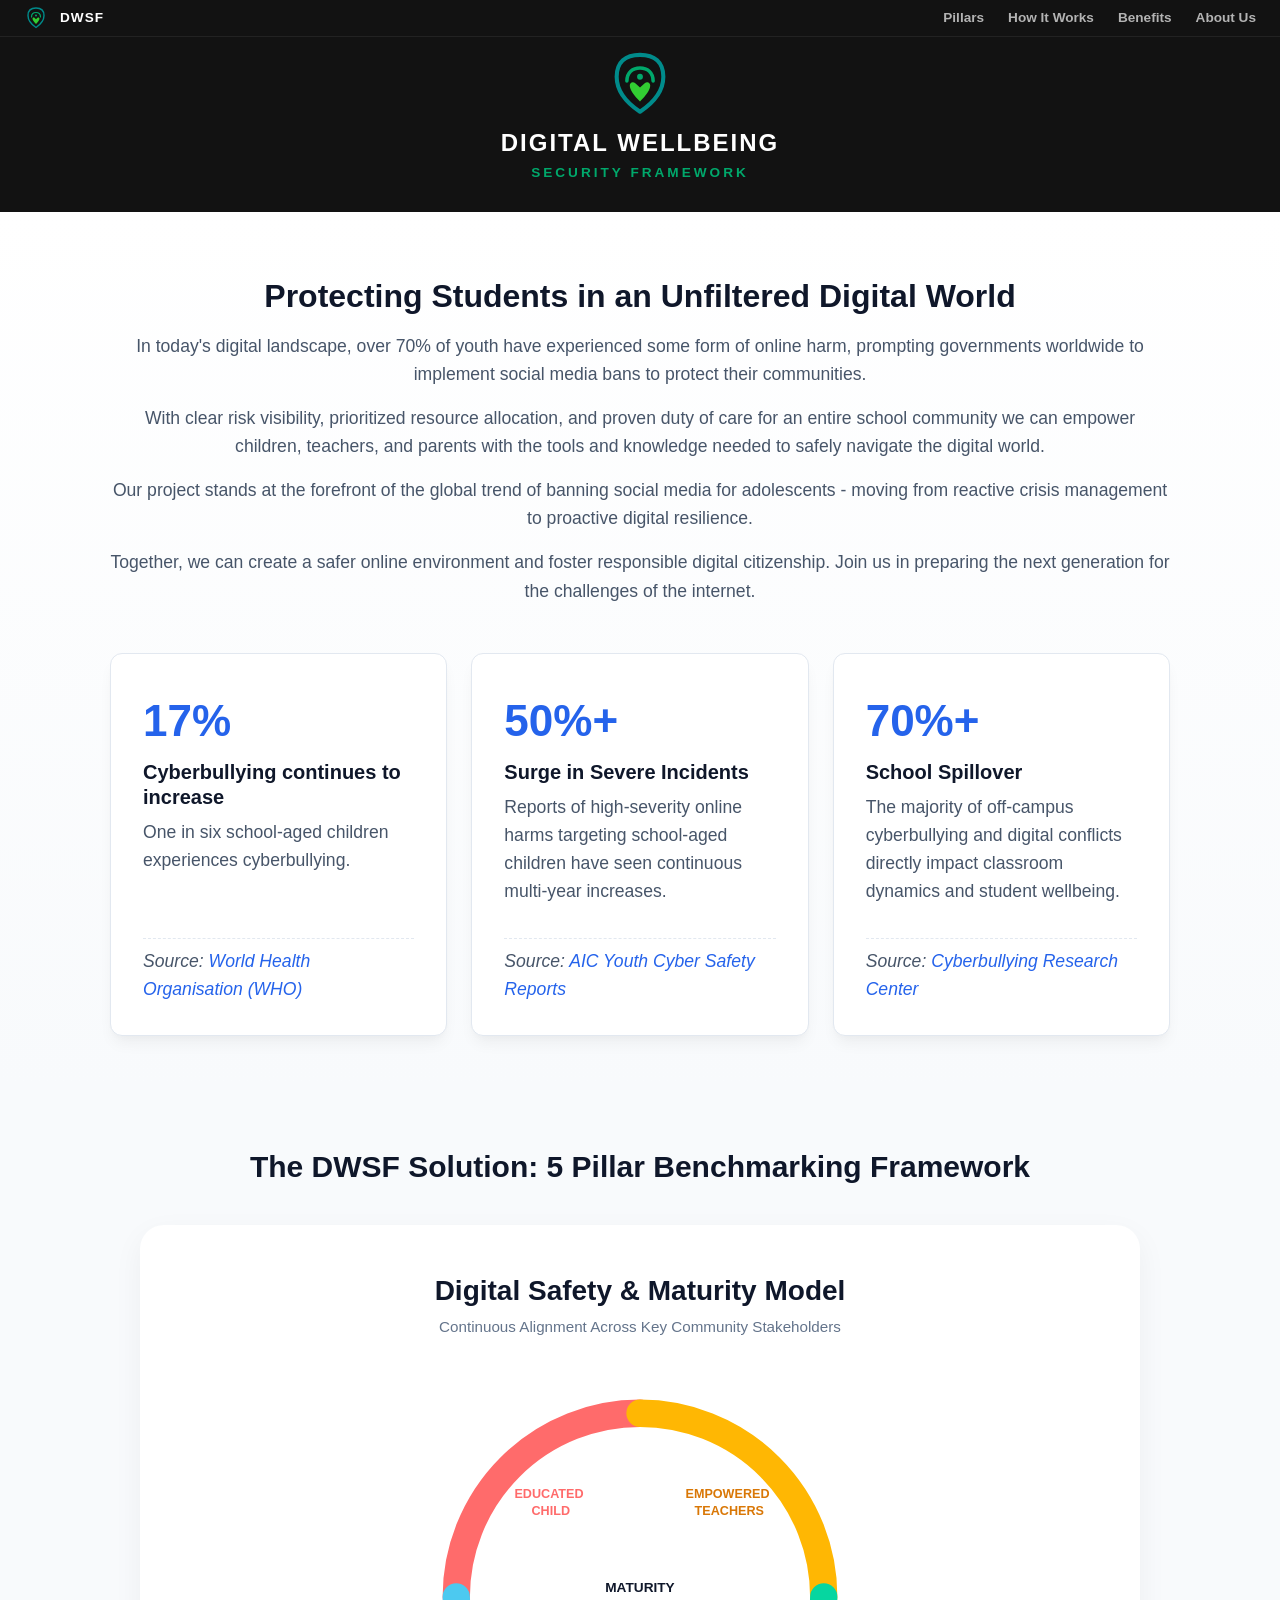
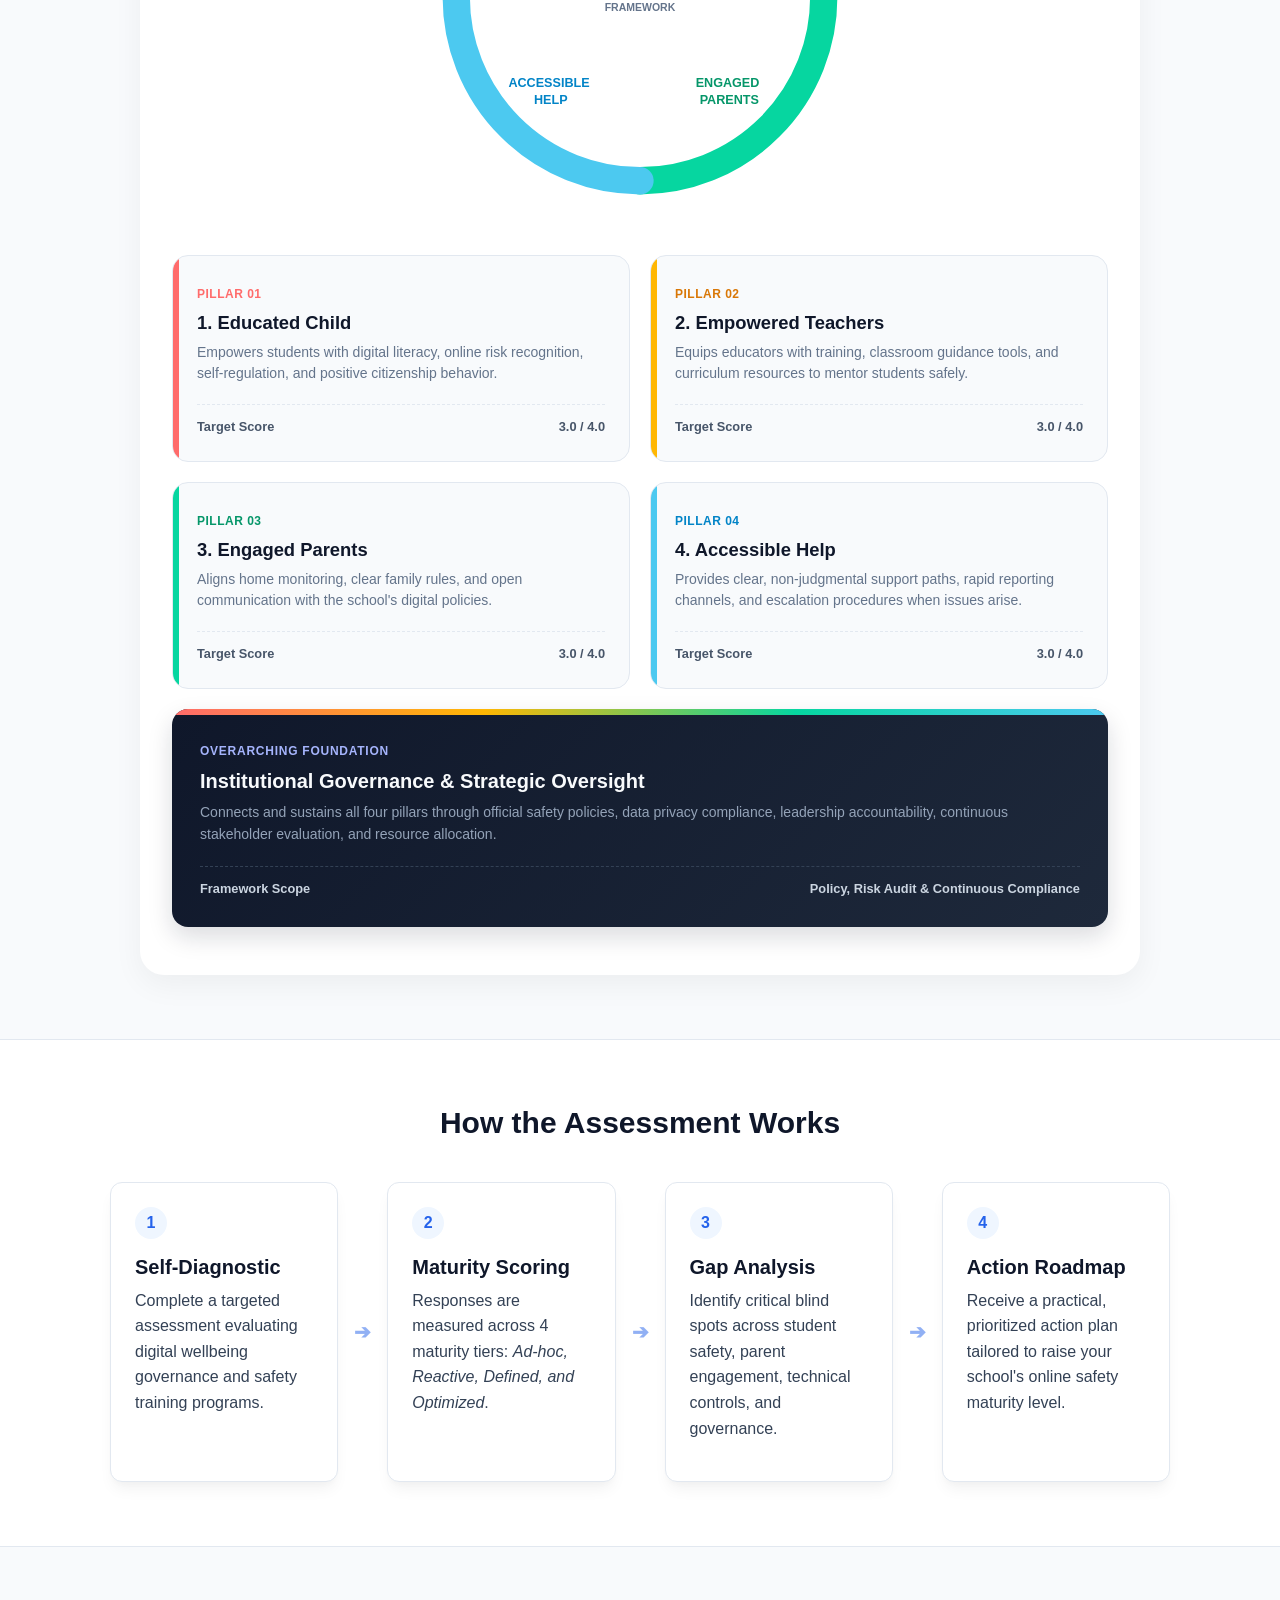
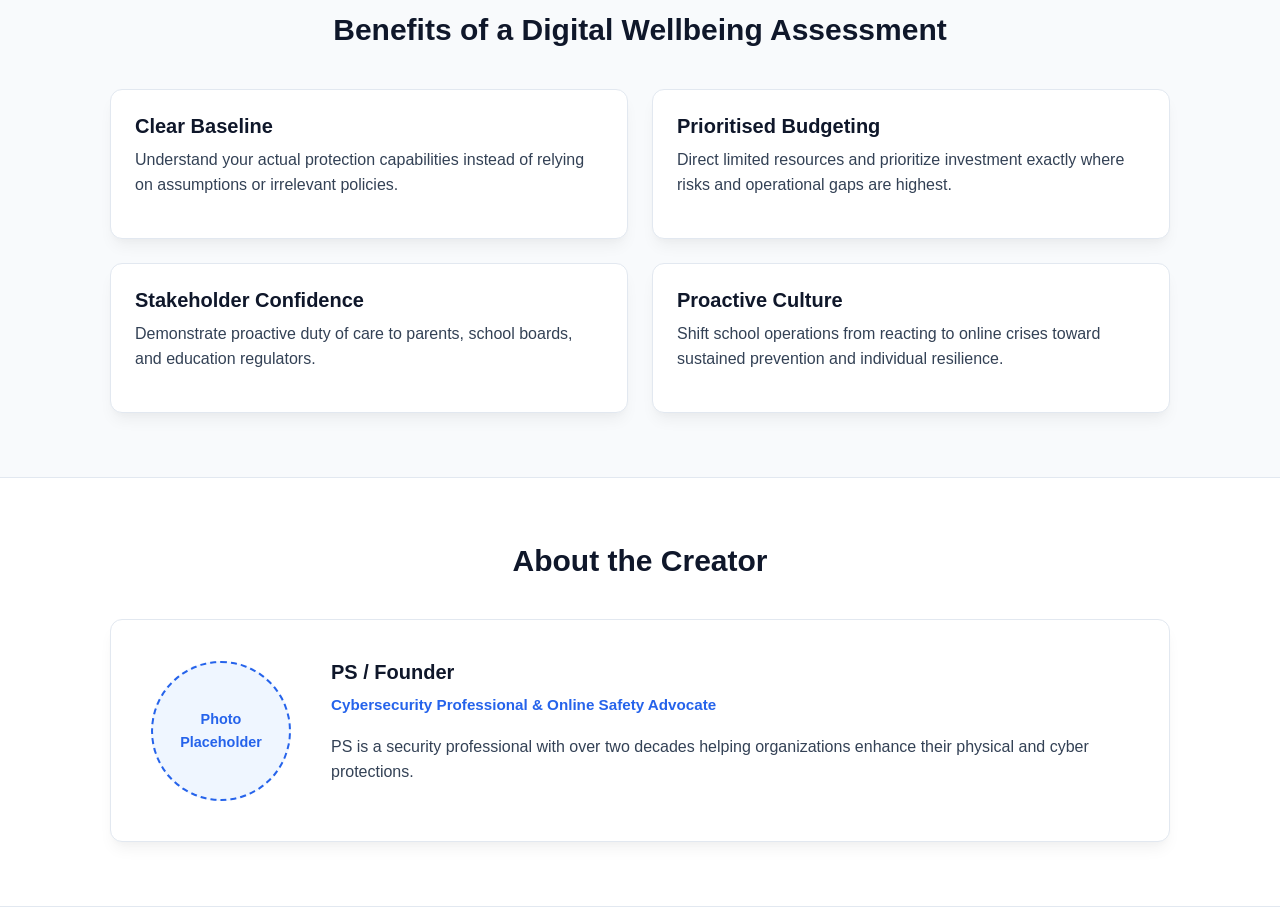
==== DESF_webv11.html @ cd59ca7c "Add files via upload Initial upload of base code." ====
<!DOCTYPE html>
<html lang="en">
<head>
<meta charset="UTF-8">
<meta name="viewport" content="width=device-width, initial-scale=1.0">
<title>Digital Wellbeing Security Framework (DWSF)</title>

<style>
:root {
  --primary: #0F172A;
  --accent: #2563EB;
  --accent-light: #EFF6FF;
  --text: #334155;
  --text-muted: #64748B;
  --bg: #F8FAFC;
  --card-bg: #FFFFFF;
  --border: #E2E8F0;
  --shadow: 0 10px 15px -3px rgba(0, 0, 0, 0.05), 0 4px 6px -2px rgba(0, 0, 0, 0.02);
  --radius: 12px;

  /* Pillar Theme Colors */
  --pillar-1: #0284C7;
  --pillar-2: #2563EB;
  --pillar-3: #4F46E5;
  --pillar-4: #0D9488;
  --pillar-gov: #0F172A;
}

* {
  box-sizing: border-box;
  margin: 0;
  padding: 0;
}

html {
  scroll-behavior: smooth;
}

body {
  font-family: -apple-system, BlinkMacSystemFont, "Segoe UI", Roboto, Helvetica, Arial, sans-serif;
  color: var(--text);
  background-color: var(--bg);
  line-height: 1.6;
}

.container {
  max-width: 1100px;
  margin: 0 auto;
  padding: 0 20px;
}

h1, h2, h3 {
  color: var(--primary);
  font-weight: 700;
  line-height: 1.25;
}

h1 { font-size: 2.5rem; margin-bottom: 1rem; }
h2 { font-size: 1.875rem; text-align: center; margin-bottom: 2.5rem; }
h3 { font-size: 1.25rem; margin-bottom: 0.5rem; }

p { margin-bottom: 1rem; }
.text-center { text-align: center; }

/* --- HEADER STYLES --- */
.site-header {
  display: flex;
  justify-content: space-between;
  align-items: center;
  padding: 6px 24px;   /* REDUCED: Changed top/bottom padding from 15px to 6px */
  background-color: #121212;
  position: sticky;
  top: 0;
  z-index: 100;
  border-bottom: 1px solid #222222;
}

.header-logo {
  display: flex;
  align-items: center;
  gap: 12px;
}

.logo-icon-header {
  height: 24px;
  width: auto;
  object-fit: contain;
}

.header-title {
  color: #ffffff;
  font-weight: 700;
  font-size: 0.85rem;
  letter-spacing: 1px;
  
}

.header-nav {
  display: flex;
  align-items: center;
  gap: 1.5rem;
  list-style: none;
}

.header-nav a {
  color: #b3b3b3;
  text-decoration: none;
  font-weight: 600;
  font-size: 0.85rem;
  transition: color 0.2s ease;
}

.header-nav a:hover {
  color: #ffffff;
}

/* --- HERO SECTION STYLES --- */
.hero-section {
  display: flex;
  justify-content: center;
  align-items: center;
  text-align: center;
  padding: 12px 20px 12px !important; /* Shrank top/bottom padding significantly */
  background-color: #121212;
}

.hero-logo-wrapper {
  display: flex;
  flex-direction: column;
  align-items: center;
}

.logo-icon-hero {
  height: 70px !important;    /* Reduced height from 160px to 70px */
  width: auto !important;
  margin-bottom: 10px !important; /* Tightened gap below icon */
  object-fit: contain;
}
.hero-title {
  color: #ffffff;
  font-size: 1.5rem !important; /* Scaled down headline font size */
  font-weight: 800;
  letter-spacing: 2px;
  margin: 0 !important;
  line-height: 1.2 !important;
}

.hero-subtitle {
  color: #00A86B;
  font-size: 0.85rem !important; /* Scaled down subtitle */
  font-weight: 700;
  letter-spacing: 3px;
  margin-top: 4px !important;
}

/* --- LIGHT CONTENT HERO SECTION --- */
.hero-content {
  padding: 4rem 0 3rem;
  text-align: center;
  background: linear-gradient(180deg, #FFFFFF 0%, var(--bg) 100%);
}

/* Unify Hero Content Typography */
.hero-content {
  font-family: -apple-system, BlinkMacSystemFont, "Segoe UI", Roboto, sans-serif;
}

.hero-content h2 {
  font-size: 2rem;
  font-weight: 700;
  color: #0F172A;
  margin-bottom: 1rem;
}

.hero-content p {
  font-size: 1.1rem;
  font-weight: 400;
  color: #475569;
  line-height: 1.6;
}

/* Stat Grid */
.stat-grid {
  display: grid;
  grid-template-columns: repeat(auto-fit, minmax(280px, 1fr));
  gap: 1.5rem;
  margin-top: 3rem;
}

.stat-card {
  background: var(--card-bg);
  border: 1px solid var(--border);
  border-radius: var(--radius);
  padding: 2rem;
  box-shadow: var(--shadow);
  display: flex;
  flex-direction: column;
  justify-content: space-between;
  text-align: left;
}

.stat-number {
  font-size: 2.75rem;
  font-weight: 800;
  color: var(--accent);
  margin-bottom: 0.25rem;
}

.stat-source {
  font-size: 0.95rem;
  font-style: normal;
  color: var(--text-muted);
  margin-top: 1rem;
  margin-bottom: 0;
  border-top: 1px dashed var(--border);
  padding-top: 0.5rem;
  font-style: italic;
}

.stat-source a {
  color: var(--accent);
  text-decoration: none;
}

.stat-source a:hover {
  text-decoration: underline;
}

section { padding: 4rem 0; }

/* --- DIGITAL MATURITY FRAMEWORK STYLES --- */
.framework-container {
  --pillar-1: #ff6b6b;
  --pillar-2: #ffb703;
  --pillar-3: #06d6a0;
  --pillar-4: #4cc9f0;
  --governance: #6366f1;
  
  width: 100%;
  max-width: 1000px;
  margin: 0 auto;
  background: #ffffff;
  border-radius: 24px;
  padding: 3rem 2rem;
  box-shadow: 0 10px 30px rgba(0, 0, 0, 0.05);
  display: flex;
  flex-direction: column;
  align-items: center;
}

.framework-header {
  text-align: center;
  margin-bottom: 2rem;
}

.framework-header h1 {
  font-size: 1.75rem;
  font-weight: 800;
  color: var(--primary);
  margin: 0;
}

.framework-header p {
  font-size: 0.95rem;
  color: var(--text-muted);
  margin-top: 0.4rem;
}

.circle-diagram-wrapper {
  width: 100%;
  max-width: 420px;
  margin-bottom: 3rem;
}

.circle-diagram-wrapper svg {
  width: 100%;
  height: auto;
  display: block;
}

.pillars-grid {
  width: 100%;
  display: grid;
  grid-template-columns: repeat(2, 1fr);
  gap: 1.25rem;
}

.pillar-box {
  background: #f8fafc;
  border-radius: 16px;
  padding: 1.5rem;
  border: 1px solid #e2e8f0;
  position: relative;
  overflow: hidden;
  display: flex;
  flex-direction: column;
  justify-content: space-between;
}

.pillar-box::before {
  content: "";
  position: absolute;
  top: 0; left: 0; bottom: 0;
  width: 6px;
}

.box-1::before { background-color: var(--pillar-1); }
.box-2::before { background-color: var(--pillar-2); }
.box-3::before { background-color: var(--pillar-3); }
.box-4::before { background-color: var(--pillar-4); }

.pillar-badge {
  font-size: 0.75rem;
  font-weight: 800;
  letter-spacing: 0.5px;
  text-transform: uppercase;
  margin-bottom: 0.4rem;
  display: inline-block;
}

.box-1 .pillar-badge { color: var(--pillar-1); }
.box-2 .pillar-badge { color: #d97706; }
.box-3 .pillar-badge { color: #059669; }
.box-4 .pillar-badge { color: #0284c7; }

.pillar-title {
  font-size: 1.15rem;
  font-weight: 700;
  color: var(--primary);
  margin-bottom: 0.5rem;
}

.pillar-desc {
  font-size: 0.875rem;
  color: var(--text-muted);
  line-height: 1.5;
  margin-bottom: 1.25rem;
}

.pillar-footer {
  display: flex;
  justify-content: space-between;
  padding-top: 0.75rem;
  border-top: 1px dashed #e2e8f0;
  font-size: 0.8rem;
  font-weight: 600;
  color: #475569;
}

.governance-box {
  grid-column: 1 / -1;
  background: linear-gradient(135deg, #0f172a, #1e293b);
  border-radius: 16px;
  padding: 1.75rem;
  position: relative;
  overflow: hidden;
  box-shadow: 0 10px 25px rgba(15, 23, 42, 0.15);
}

.governance-box::before {
  content: "";
  position: absolute;
  top: 0; left: 0; right: 0;
  height: 6px;
  background: linear-gradient(90deg, var(--pillar-1), var(--pillar-2), var(--pillar-3), var(--pillar-4));
}

.governance-badge {
  font-size: 0.75rem;
  font-weight: 800;
  letter-spacing: 0.75px;
  text-transform: uppercase;
  color: #a5b4fc;
}

.governance-title {
  font-size: 1.25rem;
  font-weight: 700;
  color: #f8fafc;
  margin: 0.4rem 0 0.5rem;
}

.governance-desc {
  font-size: 0.875rem;
  color: #94a3b8;
  line-height: 1.55;
  margin-bottom: 1.25rem;
}

.governance-footer {
  display: flex;
  justify-content: space-between;
  padding-top: 0.75rem;
  border-top: 1px dashed #334155;
  font-size: 0.8rem;
  font-weight: 600;
  color: #cbd5e1;
}

/* Steps / Maturity Flow */
.steps-wrapper {
  display: flex;
  align-items: stretch;
  gap: 1rem;
}

.step-card {
  background: var(--card-bg);
  border: 1px solid var(--border);
  border-radius: var(--radius);
  padding: 1.5rem;
  box-shadow: var(--shadow);
  flex: 1;
}

.step-arrow {
  display: flex;
  align-items: center;
  justify-content: center;
  color: var(--accent);
  font-size: 1.25rem;
  font-weight: 700;
  opacity: 0.5;
}

.step-badge {
  background: var(--accent-light);
  color: var(--accent);
  font-weight: 700;
  width: 32px;
  height: 32px;
  line-height: 32px;
  border-radius: 50%;
  text-align: center;
  margin-bottom: 1rem;
}

/* Benefits Grid */
.benefits-grid {
  display: grid;
  grid-template-columns: repeat(2, 1fr);
  gap: 1.5rem;
}

.benefit-item {
  background: var(--card-bg);
  border: 1px solid var(--border);
  border-radius: var(--radius);
  padding: 1.5rem;
  box-shadow: var(--shadow);
}

/* About Section */
.about-card {
  background: var(--card-bg);
  border: 1px solid var(--border);
  border-radius: var(--radius);
  padding: 2.5rem;
  box-shadow: var(--shadow);
  display: flex;
  align-items: center;
  gap: 2.5rem;
}

.about-avatar {
  width: 140px;
  height: 140px;
  border-radius: 50%;
  background-color: var(--accent-light);
  color: var(--accent);
  display: flex;
  align-items: center;
  justify-content: center;
  font-weight: 700;
  font-size: 0.9rem;
  flex-shrink: 0;
  border: 2px dashed var(--accent);
  text-align: center;
  padding: 10px;
}

.about-title {
  color: var(--accent);
  font-weight: 600;
  font-size: 0.95rem;
  margin-bottom: 1rem;
}

/* Responsive Media Queries */
@media (max-width: 900px) {
  .steps-wrapper { flex-direction: column; }
  .step-arrow { transform: rotate(90deg); margin: -0.5rem 0; }
}

@media (max-width: 768px) {
  .site-header { padding: 15px 20px; }
  .header-nav { display: none; }
  .pillars-grid, .benefits-grid { grid-template-columns: 1fr; }
  .about-card { flex-direction: column; text-align: center; }
  .hero-title { font-size: 1.8rem; }
}
</style>
</head>

<body>

<!-- Spotify-Style Header -->
<header class="site-header">
  <div class="header-logo">
    <svg class="logo-icon-header" viewBox="0 0 240 240" fill="none" xmlns="http://www.w3.org/2000/svg">
      <path d="M120 20 C170 20 200 45 200 95 C200 155 150 195 120 215 C90 195 40 155 40 95 C40 45 70 20 120 20 Z" stroke="#008B8B" stroke-width="14" fill="none" stroke-linejoin="round"/>
      <path d="M75 110 C75 80 95 65 120 65 C145 65 165 80 165 110" stroke="#00A86B" stroke-width="12" stroke-linecap="round" fill="none"/>
      <circle cx="120" cy="95" r="10" fill="#00A86B"/>
      <path d="M120 180 C100 160 85 140 85 125 C85 115 95 110 105 118 L120 132 L135 118 C145 110 155 115 155 125 C155 140 140 160 120 180 Z" fill="#32CD32"/>
    </svg>
    <span class="header-title">DWSF</span>
  </div>

  <nav class="header-nav">
    <a href="#pillars">Pillars</a>
    <a href="#how-it-works">How It Works</a>
    <a href="#benefits">Benefits</a>
    <a href="#about">About Us</a>
  </nav>
</header>

<!-- Hero Section with Minimalist Icon -->
<section class="hero-section">
  <div class="hero-logo-wrapper">
    <svg class="logo-icon-hero" viewBox="0 0 240 240" fill="none" xmlns="http://www.w3.org/2000/svg">
      <path d="M120 20 C170 20 200 45 200 95 C200 155 150 195 120 215 C90 195 40 155 40 95 C40 45 70 20 120 20 Z" stroke="#008B8B" stroke-width="14" fill="none" stroke-linejoin="round"/>
      <path d="M75 110 C75 80 95 65 120 65 C145 65 165 80 165 110" stroke="#00A86B" stroke-width="12" stroke-linecap="round" fill="none"/>
      <circle cx="120" cy="95" r="10" fill="#00A86B"/>
      <path d="M120 180 C100 160 85 140 85 125 C85 115 95 110 105 118 L120 132 L135 118 C145 110 155 115 155 125 C155 140 140 160 120 180 Z" fill="#32CD32"/>
    </svg>
    
    <h1 class="hero-title">DIGITAL WELLBEING</h1>
    <p class="hero-subtitle">SECURITY FRAMEWORK</p>
  </div>
</section>

<!-- Content Introduction -->
<section class="hero-content">
  <div class="container">
    <h2>Protecting Students in an Unfiltered Digital World</h2>
    <p> </p>
    <p>In today's digital landscape, over 70% of youth have experienced some form of online harm, prompting governments worldwide to implement social media bans to protect their communities.</p> 
    <p></p>
    
      <p>With clear risk visibility, prioritized resource allocation, and proven duty of care for an entire school community we can empower children, teachers, and parents with the tools and knowledge needed to 
        safely navigate the digital world. </p>
        <p>Our project stands at the forefront of the global trend of banning social media for adolescents - moving from reactive crisis management to proactive digital resilience.  </p>
      <p>Together, we can create a safer online environment and foster responsible digital citizenship. Join us in preparing the next generation for the challenges of the internet.</p>

    <div class="stat-grid">
      <div class="stat-card">
        <div>
          <div class="stat-number">17%</div>
          <h3>Cyberbullying continues to increase</h3>
          <p>One in six school-aged children experiences cyberbullying.</p>
        </div>
        <p class="stat-source">
          Source: <a href="https://www.who.int" target="_blank" rel="noopener">World Health Organisation (WHO)</a>
        </p>
      </div>

      <div class="stat-card">
        <div>
          <div class="stat-number">50%+</div>
          <h3>Surge in Severe Incidents</h3>
          <p>Reports of high-severity online harms targeting school-aged children have seen continuous multi-year increases.</p>
        </div>
        <p class="stat-source">
          Source: <a href="https://www.aic.gov.au" target="_blank" rel="noopener">AIC Youth Cyber Safety Reports</a>
        </p>
      </div>

      <div class="stat-card">
        <div>
          <div class="stat-number">70%+</div>
          <h3>School Spillover</h3>
          <p>The majority of off-campus cyberbullying and digital conflicts directly impact classroom dynamics and student wellbeing.</p>
        </div>
        <p class="stat-source">
          Source: <a href="https://cyberbullying.org" target="_blank" rel="noopener">Cyberbullying Research Center</a>
        </p>
      </div>
    </div>
  </div>
</section>

<!-- Framework Model -->
<section id="pillars">
  <div class="container">
    <h2>The DWSF Solution: 5 Pillar Benchmarking Framework</h2>
    
    <div class="framework-container">
      <div class="framework-header">
        <h1>Digital Safety & Maturity Model</h1>
        <p>Continuous Alignment Across Key Community Stakeholders</p>
      </div>

      <div class="circle-diagram-wrapper">
        <svg viewBox="0 0 400 400">
          <circle cx="200" cy="200" r="175" fill="none" stroke="#f1f5f9" stroke-width="24"/>
          <path d="M 200 25 A 175 175 0 0 0 25 200" fill="none" stroke="var(--pillar-1)" stroke-width="26" stroke-linecap="round"/>
          <path d="M 200 25 A 175 175 0 0 1 375 200" fill="none" stroke="var(--pillar-2)" stroke-width="26" stroke-linecap="round"/>
          <path d="M 375 200 A 175 175 0 0 1 200 375" fill="none" stroke="var(--pillar-3)" stroke-width="26" stroke-linecap="round"/>
          <path d="M 200 375 A 175 175 0 0 1 25 200" fill="none" stroke="var(--pillar-4)" stroke-width="26" stroke-linecap="round"/>

          <text x="115" y="110" fill="var(--pillar-1)" font-size="12" font-weight="800" text-anchor="middle">
            <tspan x="115" dy="-4">EDUCATED</tspan>
            <tspan x="115" dy="16">CHILD</tspan>
          </text>

          <text x="285" y="110" fill="#d97706" font-size="12" font-weight="800" text-anchor="middle">
            <tspan x="285" dy="-4">EMPOWERED</tspan>
            <tspan x="285" dy="16">TEACHERS</tspan>
          </text>

          <text x="285" y="290" fill="#059669" font-size="12" font-weight="800" text-anchor="middle">
            <tspan x="285" dy="-4">ENGAGED</tspan>
            <tspan x="285" dy="16">PARENTS</tspan>
          </text>

          <text x="115" y="290" fill="#0284c7" font-size="12" font-weight="800" text-anchor="middle">
            <tspan x="115" dy="-4">ACCESSIBLE</tspan>
            <tspan x="115" dy="16">HELP</tspan>
          </text>

          <circle cx="200" cy="200" r="68" fill="#ffffff"/>
          <text x="200" y="195" fill="var(--primary)" font-size="13" font-weight="800" text-anchor="middle">MATURITY</text>
          <text x="200" y="213" fill="var(--text-muted)" font-size="10" font-weight="700" text-anchor="middle">FRAMEWORK</text>
        </svg>
      </div>

      <div class="pillars-grid">
        <div class="pillar-box box-1">
          <div>
            <span class="pillar-badge">Pillar 01</span>
            <h3 class="pillar-title">1. Educated Child</h3>
            <p class="pillar-desc">Empowers students with digital literacy, online risk recognition, self-regulation, and positive citizenship behavior.</p>
          </div>
          <div class="pillar-footer">
            <span>Target Score</span>
            <span>3.0 / 4.0</span>
          </div>
        </div>

        <div class="pillar-box box-2">
          <div>
            <span class="pillar-badge">Pillar 02</span>
            <h3 class="pillar-title">2. Empowered Teachers</h3>
            <p class="pillar-desc">Equips educators with training, classroom guidance tools, and curriculum resources to mentor students safely.</p>
          </div>
          <div class="pillar-footer">
            <span>Target Score</span>
            <span>3.0 / 4.0</span>
          </div>
        </div>

        <div class="pillar-box box-3">
          <div>
            <span class="pillar-badge">Pillar 03</span>
            <h3 class="pillar-title">3. Engaged Parents</h3>
            <p class="pillar-desc">Aligns home monitoring, clear family rules, and open communication with the school's digital policies.</p>
          </div>
          <div class="pillar-footer">
            <span>Target Score</span>
            <span>3.0 / 4.0</span>
          </div>
        </div>

        <div class="pillar-box box-4">
          <div>
            <span class="pillar-badge">Pillar 04</span>
            <h3 class="pillar-title">4. Accessible Help</h3>
            <p class="pillar-desc">Provides clear, non-judgmental support paths, rapid reporting channels, and escalation procedures when issues arise.</p>
          </div>
          <div class="pillar-footer">
            <span>Target Score</span>
            <span>3.0 / 4.0</span>
          </div>
        </div>

        <div class="governance-box">
          <div>
            <span class="governance-badge">Overarching Foundation</span>
            <h3 class="governance-title">Institutional Governance & Strategic Oversight</h3>
            <p class="governance-desc">Connects and sustains all four pillars through official safety policies, data privacy compliance, leadership accountability, continuous stakeholder evaluation, and resource allocation.</p>
          </div>
          <div class="governance-footer">
            <span>Framework Scope</span>
            <span>Policy, Risk Audit & Continuous Compliance</span>
          </div>
        </div>
      </div>
    </div>
  </div>
</section>

<!-- Assessment Flow Section -->
<section id="how-it-works" style="background: var(--card-bg); border-top: 1px solid var(--border); border-bottom: 1px solid var(--border);">
  <div class="container">
    <h2>How the Assessment Works</h2>
    <div class="steps-wrapper">
      <div class="step-card">
        <div class="step-badge">1</div>
        <h3>Self-Diagnostic</h3>
        <p>Complete a targeted assessment evaluating digital wellbeing governance and safety training programs.</p>
      </div>

      <div class="step-arrow" aria-hidden="true">➔</div>

      <div class="step-card">
        <div class="step-badge">2</div>
        <h3>Maturity Scoring</h3>
        <p>Responses are measured across 4 maturity tiers: <em>Ad-hoc, Reactive, Defined, and Optimized</em>.</p>
      </div>

      <div class="step-arrow" aria-hidden="true">➔</div>

      <div class="step-card">
        <div class="step-badge">3</div>
        <h3>Gap Analysis</h3>
        <p>Identify critical blind spots across student safety, parent engagement, technical controls, and governance.</p>
      </div>

      <div class="step-arrow" aria-hidden="true">➔</div>

      <div class="step-card">
        <div class="step-badge">4</div>
        <h3>Action Roadmap</h3>
        <p>Receive a practical, prioritized action plan tailored to raise your school's online safety maturity level.</p>
      </div>
    </div>
  </div>
</section>

<!-- Benefits Section -->
<section id="benefits">
  <div class="container">
    <h2>Benefits of a Digital Wellbeing Assessment</h2>
    <div class="benefits-grid">
      <div class="benefit-item">
        <h3>Clear Baseline</h3>
        <p>Understand your actual protection capabilities instead of relying on assumptions or irrelevant policies.</p>
      </div>
      <div class="benefit-item">
        <h3>Prioritised Budgeting</h3>
        <p>Direct limited resources and prioritize investment exactly where risks and operational gaps are highest.</p>
      </div>
      <div class="benefit-item">
        <h3>Stakeholder Confidence</h3>
        <p>Demonstrate proactive duty of care to parents, school boards, and education regulators.</p>
      </div>
      <div class="benefit-item">
        <h3>Proactive Culture</h3>
        <p>Shift school operations from reacting to online crises toward sustained prevention and individual resilience.</p>
      </div>
    </div>
  </div>
</section>

<!-- About Section -->
<section id="about" style="background: var(--card-bg); border-top: 1px solid var(--border); border-bottom: 1px solid var(--border);">
  <div class="container">
    <h2>About the Creator</h2>
    <div class="about-card">
      <div class="about-avatar">Photo Placeholder</div>
      <div class="about-content">
        <h3>PS / Founder</h3>
        <div class="about-title">Cybersecurity Professional & Online Safety Advocate</div>
        <p>PS is a security professional with over two decades helping organizations enhance their physical and cyber protections.</p>
      </div>
    </div>
  </div>
</section>

</body>
</html>
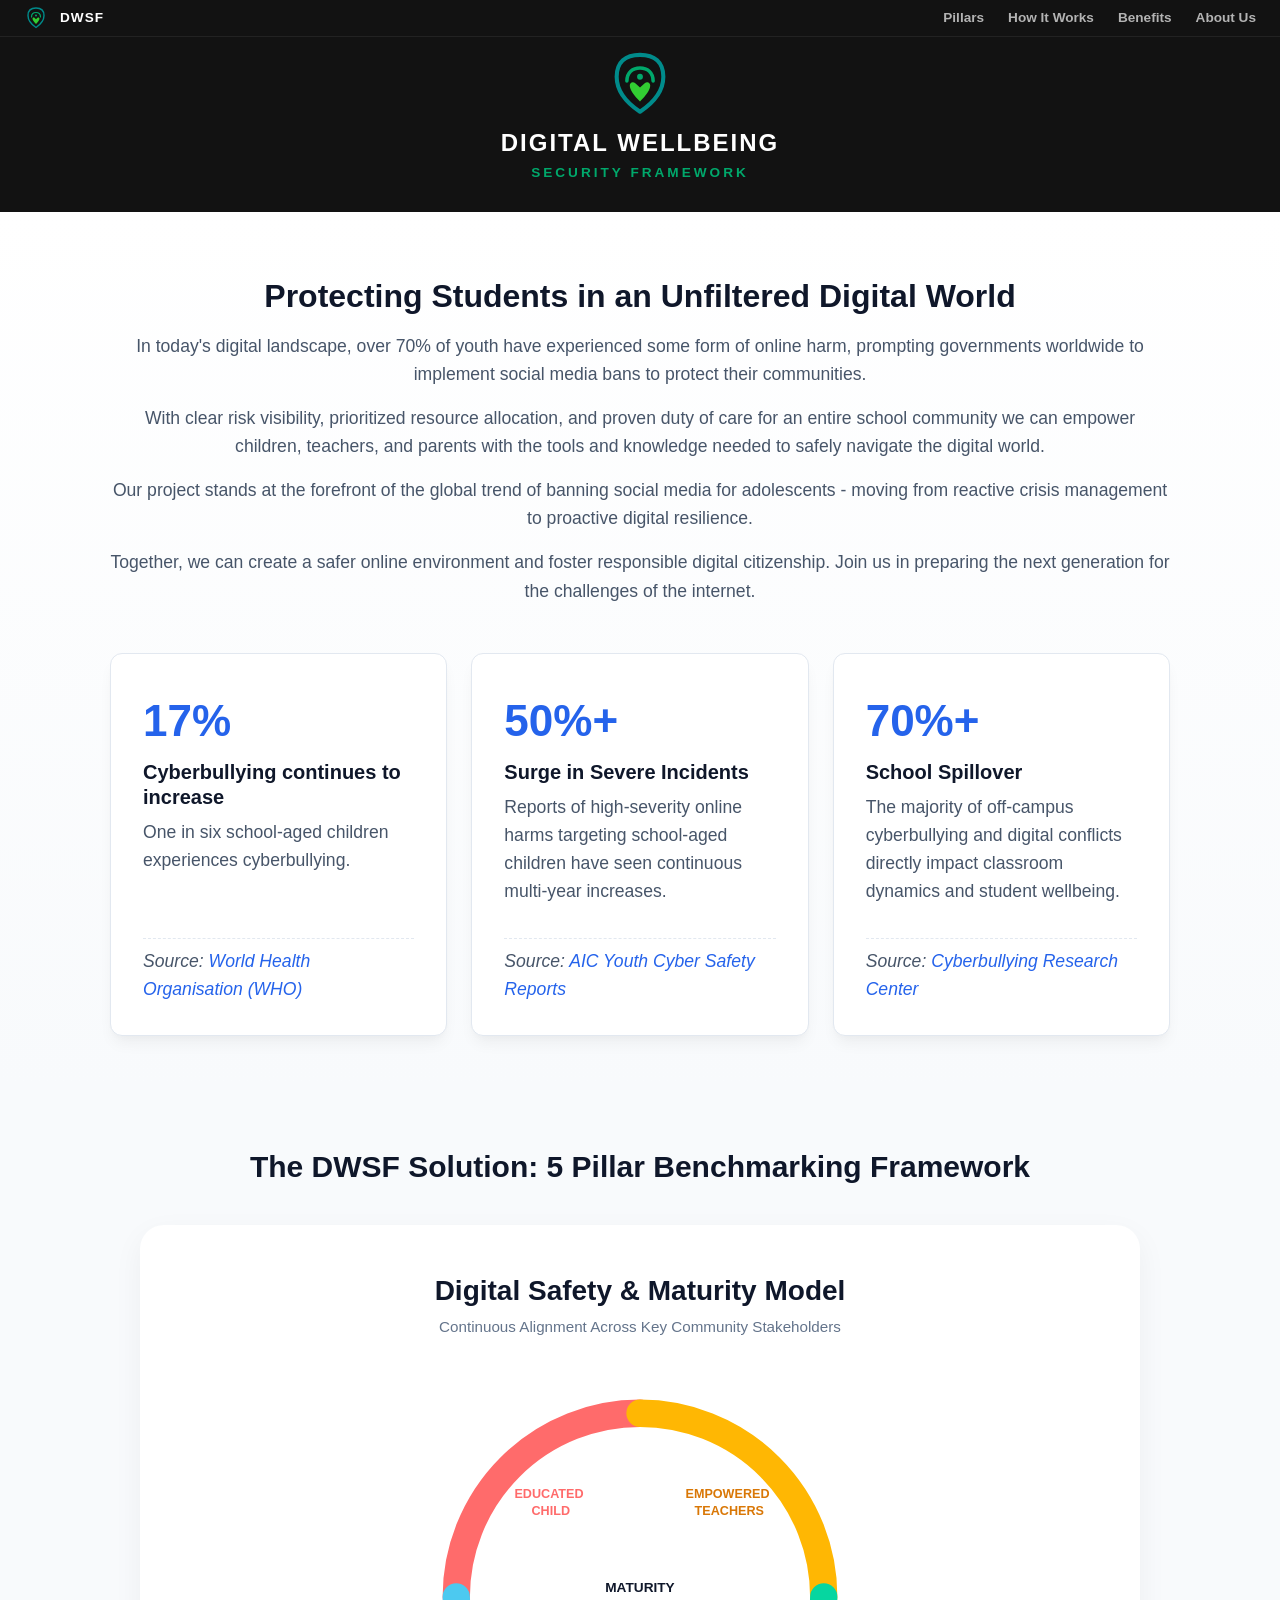
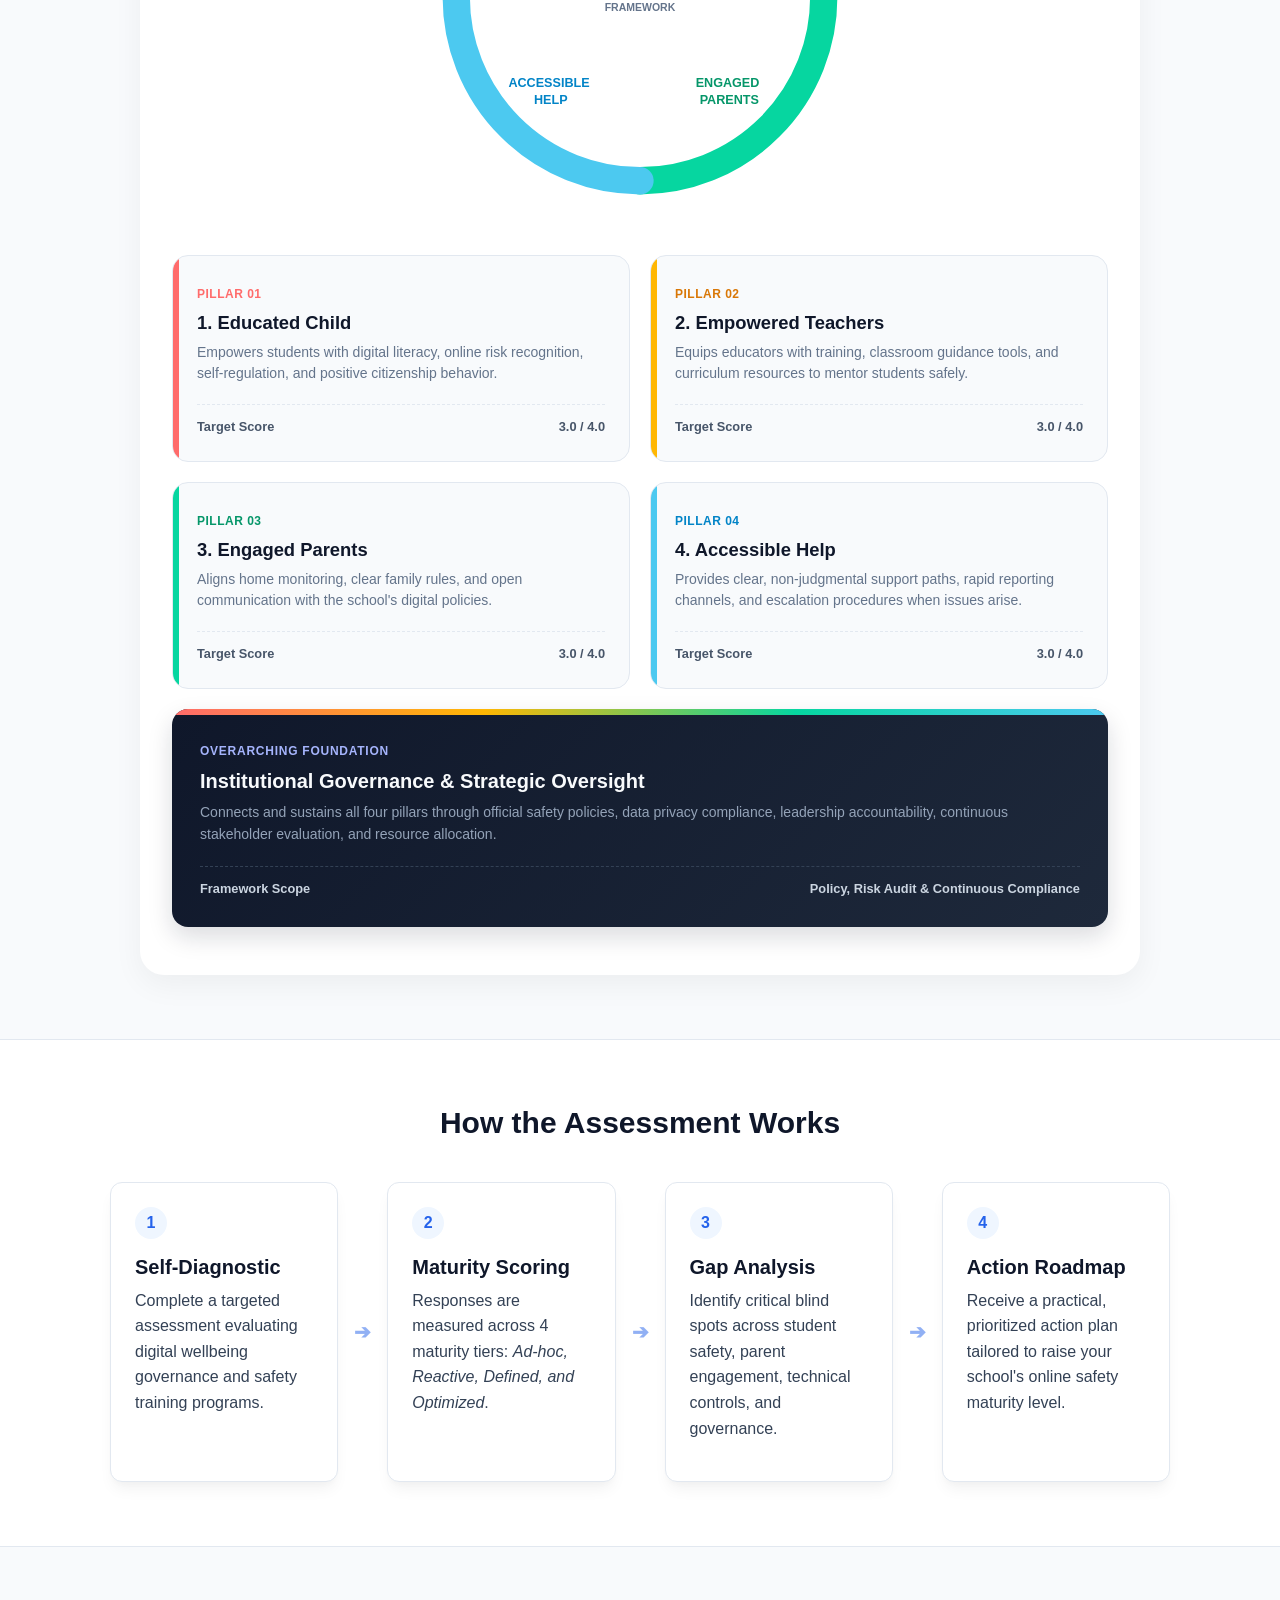
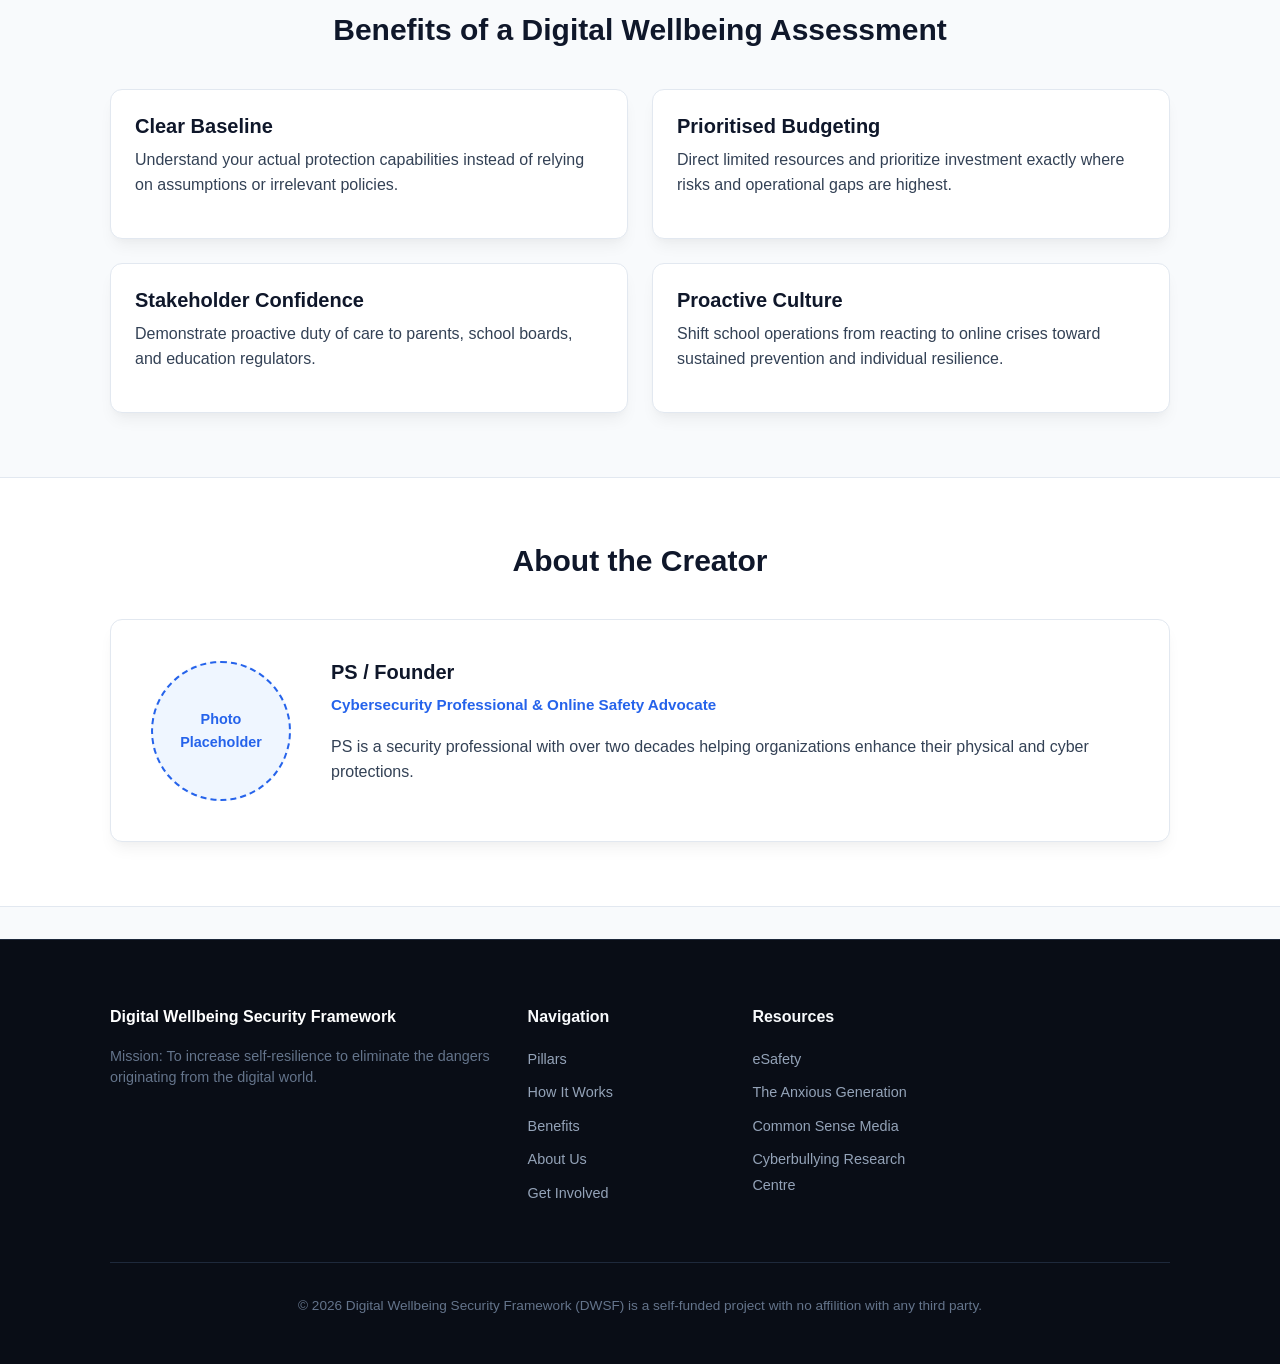
==== commit e968c7bb: "Uploaded Footer edits" ====
--- a/DESF_webv11.html
+++ b/DESF_webv11.html
@@ -486,6 +486,52 @@
   margin-bottom: 1rem;
 }
 
+/* Footer */
+footer {
+background: #090D16;
+color: #64748B;
+padding: 4rem 0 2rem;
+margin-top: 2rem;
+border-top: 1px solid #1E293B;
+}
+
+.footer-grid {
+display: grid;
+grid-template-columns: 2fr repeat(3, 1fr);
+gap: 2rem;
+margin-bottom: 3rem;
+}
+
+.footer-col h4 {
+color: #F8FAFC;
+margin-bottom: 1rem;
+font-size: 1rem;
+}
+
+.footer-col p {
+font-size: 0.9rem;
+line-height: 1.5;
+}
+
+.footer-links { list-style: none; }
+.footer-links li { margin-bottom: 0.5rem; }
+
+.footer-links a {
+color: #94A3B8;
+text-decoration: none;
+font-size: 0.9rem;
+transition: color 0.2s ease;
+}
+
+.footer-links a:hover { color: #FFF; }
+
+.footer-bottom {
+border-top: 1px solid #1E293B;
+padding-top: 2rem;
+text-align: center;
+font-size: 0.85rem;
+}
+
 /* Responsive Media Queries */
 @media (max-width: 900px) {
   .steps-wrapper { flex-direction: column; }
@@ -777,5 +823,51 @@
   </div>
 </section>
 
+<!-- Footer -->
+<footer>
+<div class="container">
+<div class="footer-grid">
+<div class="footer-col">
+<h4 style="color:#FFF;">Digital Wellbeing Security Framework</h4>
+<p>Mission: To increase self-resilience to eliminate the dangers originating from the digital world.</p>
+</div>
+<div class="footer-col">
+<h4>Navigation</h4>
+<ul class="footer-links">
+<li><a href="#pillars">Pillars</a></li>
+<li><a href="#how-it-works">How It Works</a></li>
+<li><a href="#benefits">Benefits</a></li>
+<li><a href="#about">About Us</a></li>
+<li><a href="#get-involved">Get Involved</a></li>
+</ul>
+</div>
+<div class="footer-col">
+<h4>Resources</h4>
+<ul class="footer-links">
+<li><a href= "https://www.esafety.gov.au">eSafety</a></li>
+<li><a href="https://www.anxiousgeneration.com">The Anxious Generation</a></li>
+<li><a href="https://www.commonsense.org"> Common Sense Media</a></li>
+<li><a href="https://cyberbullying.org"> Cyberbullying Research Centre</a></li>
+</ul>
+</div>
+<div class="footer-col">
+<!--<h4>Legal & Contact</h4>
+<ul class="footer-links">
+<li><a href="#">[ Privacy Policy ]</a></li>
+<li><a href="#">[ Terms of Use ]</a></li>
+<li><a href="#">[ Contact Info ]</a></li>
+</ul>-->
+</div>
+</div>
+
+<div class="footer-bottom">
+<p>&copy; 2026 Digital Wellbeing Security Framework (DWSF) is a self-funded project with no affilition with any third party.</p>
+</div>
+</div>
+</footer>
+
 </body>
-</html>+</html>
+
+</body>
+</html>
